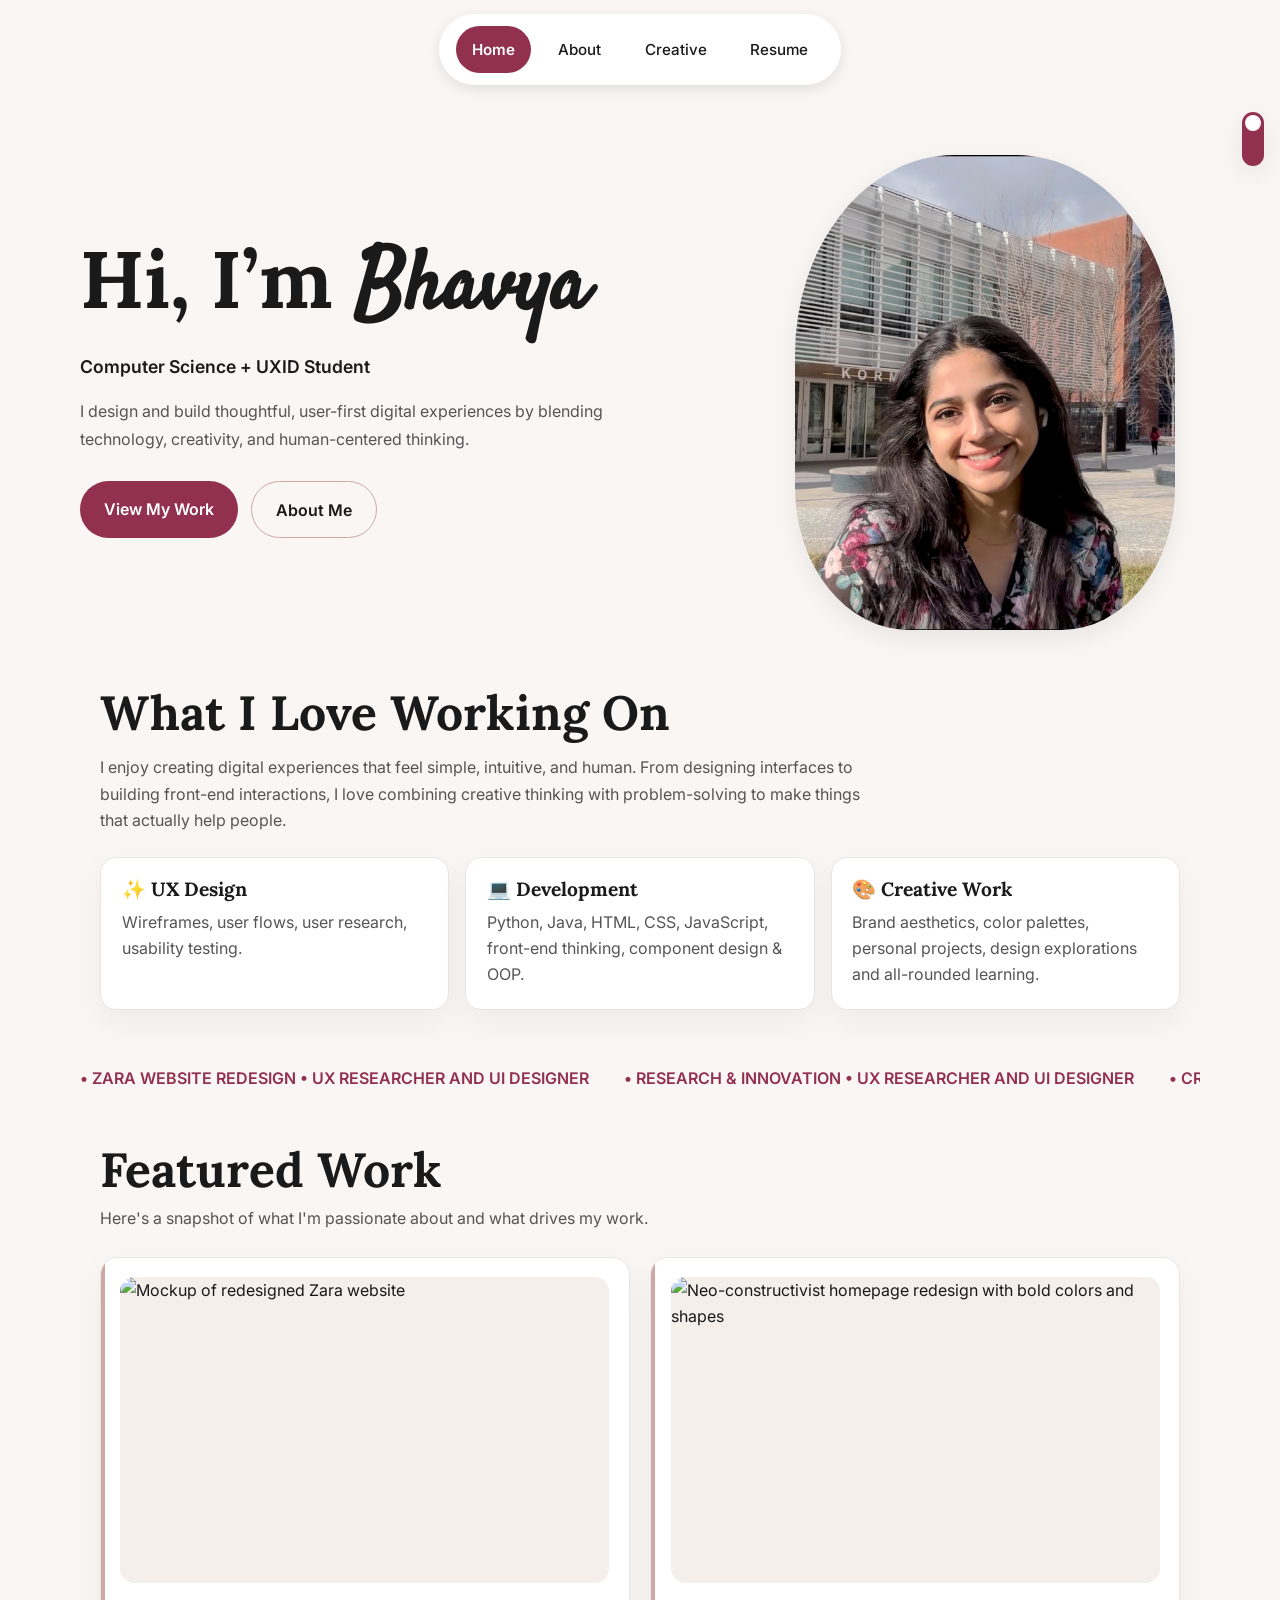
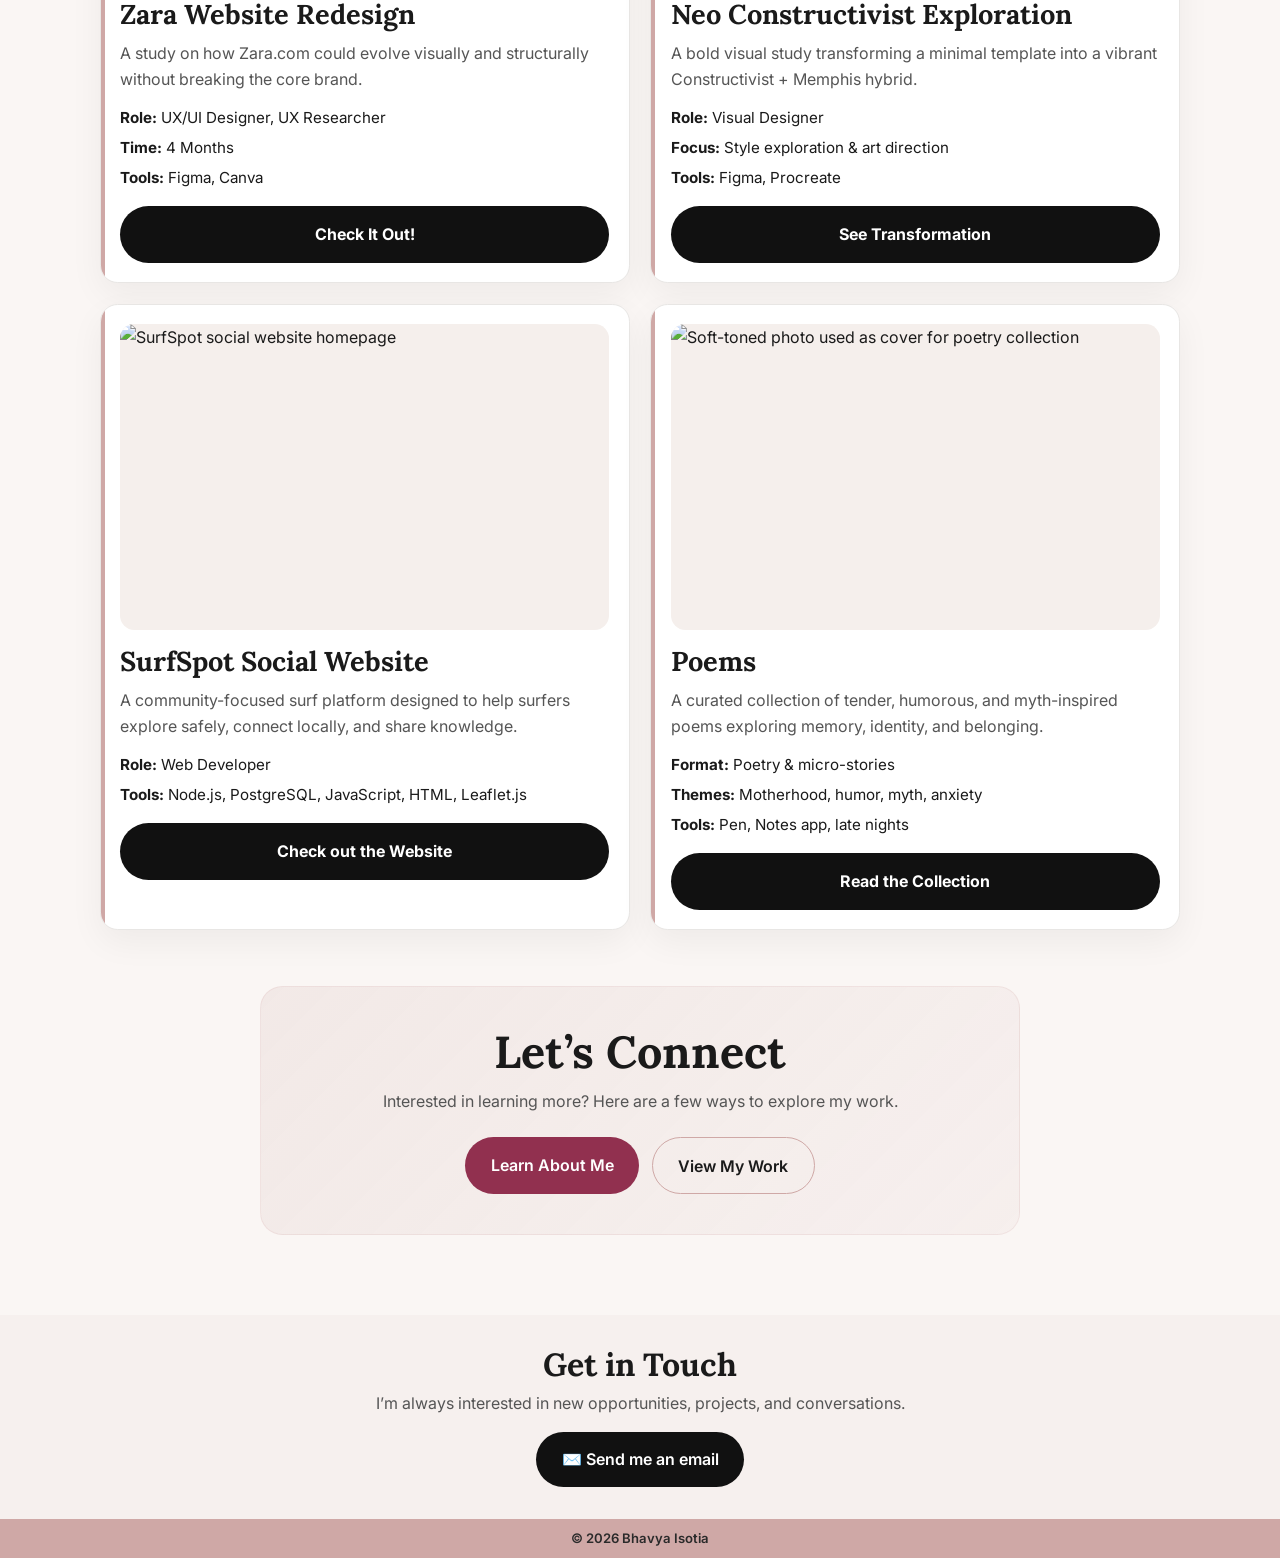
==== index.html @ 09132a94 "build homepage structure" ====
<!DOCTYPE html>
<html lang="en">
<head>
    <meta charset="UTF-8">

    <link rel="preconnect" href="https://fonts.googleapis.com">
    <link rel="preconnect" href="https://fonts.gstatic.com" crossorigin>
    <link href="https://fonts.googleapis.com/css2?family=Inter:wght@300;400;500;600&family=Lora:wght@500;600&family=Satisfy&display=swap" rel="stylesheet">

    <meta name="viewport" content="width=device-width, initial-scale=1.0">
    <title>Bhavya Isotia | Home</title>
    <link rel="stylesheet" href="style.css">
</head>

<body class="homepage">

    <input type="checkbox" id="theme-switch" class="theme-switch-input">

    <label for="theme-switch" class="theme-switch" aria-label="Toggle dark mode">
        <span class="theme-switch-track">
            <span class="theme-switch-thumb"></span>
        </span>
    </label>

    <div class="page-shell">

        <header class="site-header">
            <div class="pill-nav-wrapper">
                <nav class="pill-nav" aria-label="Primary navigation">
                    <a class="active" href="index.html">Home</a>
                    <a href="about.html">About</a>
                    <a href="creative.html">Creative</a>
                    <a href="resume.html">Resume</a>
                </nav>
            </div>
        </header>

        <main>
            <section class="hero-section">
                <div class="hero-copy">
                    <h1 class="hero-title">
                        Hi, I’m <span class="script-name">Bhavya</span>
                    </h1>

                    <p class="hero-tagline">Computer Science + UXID Student</p>

                    <p class="hero-desc">
                        I design and build thoughtful, user-first digital experiences by blending technology,
                        creativity, and human-centered thinking.
                    </p>

                    <div class="hero-buttons">
                        <a href="creative.html" class="hero-btn hero-btn-primary">View My Work</a>
                        <a href="about.html" class="hero-btn hero-btn-secondary">About Me</a>
                    </div>
                </div>

                <div class="hero-visual">
                    <img class="hero-photo" src="Bhavya.JPG" alt="Bhavya Portrait">

                    <div class="hero-note">
                        <p class="hero-note-label">Currently exploring</p>
                        <ul>
                            <li>UX research</li>
                            <li>front-end design systems</li>
                            <li>creative interaction ideas</li>
                        </ul>
                    </div>
                </div>
            </section>

            <section class="home-scroll-test">
                <div class="section-heading">
                    <h2>What I Love Working On</h2>
                    <p>
                        I enjoy creating digital experiences that feel simple, intuitive, and human.
                        From designing interfaces to building front-end interactions, I love combining
                        creative thinking with problem-solving to make things that actually help people.
                    </p>
                </div>

                <div class="interest-grid">
                    <article class="test-card">
                        <h3>✨ UX Design</h3>
                        <p>Wireframes, user flows, user research, usability testing.</p>
                    </article>

                    <article class="test-card">
                        <h3>💻 Development</h3>
                        <p>Python, Java, HTML, CSS, JavaScript, front-end thinking, component design &amp; OOP.</p>
                    </article>

                    <article class="test-card">
                        <h3>🎨 Creative Work</h3>
                        <p>Brand aesthetics, color palettes, personal projects, design explorations and all-rounded learning.</p>
                    </article>
                </div>
            </section>

            <div class="ticker" role="region" aria-label="Featured projects ticker">
                <div class="ticker__track">
                    <span class="ticker__item">• ZARA WEBSITE REDESIGN • UX RESEARCHER AND UI DESIGNER</span>
                    <span class="ticker__item">• RESEARCH &amp; INNOVATION • UX RESEARCHER AND UI DESIGNER</span>
                    <span class="ticker__item">• CREATIVE PROJECTS • UX RESEARCHER AND UI DESIGNER</span>
                    <span class="ticker__item">• ZARA WEBSITE REDESIGN • UX RESEARCHER AND UI DESIGNER</span>
                    <span class="ticker__item">• RESEARCH &amp; INNOVATION • UX RESEARCHER AND UI DESIGNER</span>
                    <span class="ticker__item">• CREATIVE PROJECTS • UX RESEARCHER AND UI DESIGNER</span>
                </div>
            </div>

            <section class="featured-work">
                <div class="featured-header">
                    <h2>Featured Work</h2>
                    <p>Here's a snapshot of what I'm passionate about and what drives my work.</p>
                </div>

                <div class="featured-grid">
                    <a href="zara.html" class="featured-card">
                        <div class="card-accent"></div>
                        <div class="featured-media">
                            <img src="zara.jpg" alt="Mockup of redesigned Zara website">
                        </div>
                        <h3>Zara Website Redesign</h3>
                        <p class="featured-desc">
                            A study on how Zara.com could evolve visually and structurally without breaking the core brand.
                        </p>
                        <ul class="featured-meta">
                            <li><strong>Role:</strong> UX/UI Designer, UX Researcher</li>
                            <li><strong>Time:</strong> 4 Months</li>
                            <li><strong>Tools:</strong> Figma, Canva</li>
                        </ul>
                        <span class="card-cta">Check It Out!</span>
                    </a>

                    <a href="constructivist.html" class="featured-card">
                        <div class="card-accent"></div>
                        <div class="featured-media">
                            <img src="assets/generic/afterversion1.png" alt="Neo-constructivist homepage redesign with bold colors and shapes">
                        </div>
                        <h3>Neo Constructivist Exploration</h3>
                        <p class="featured-desc">
                            A bold visual study transforming a minimal template into a vibrant Constructivist + Memphis hybrid.
                        </p>
                        <ul class="featured-meta">
                            <li><strong>Role:</strong> Visual Designer</li>
                            <li><strong>Focus:</strong> Style exploration &amp; art direction</li>
                            <li><strong>Tools:</strong> Figma, Procreate</li>
                        </ul>
                        <span class="card-cta">See Transformation</span>
                    </a>

                    <a href="surfspot.html" class="featured-card">
                        <div class="card-accent"></div>
                        <div class="featured-media">
                            <img src="assets/surfspot/homepage.png" alt="SurfSpot social website homepage">
                        </div>
                        <h3>SurfSpot Social Website</h3>
                        <p class="featured-desc">
                            A community-focused surf platform designed to help surfers explore safely, connect locally, and share knowledge.
                        </p>
                        <ul class="featured-meta">
                            <li><strong>Role:</strong> Web Developer</li>
                            <li><strong>Tools:</strong> Node.js, PostgreSQL, JavaScript, HTML, Leaflet.js</li>
                        </ul>
                        <span class="card-cta">Check out the Website</span>
                    </a>

                    <a href="poetry.html" class="featured-card">
                        <div class="card-accent"></div>
                        <div class="featured-media">
                            <img src="poemCover.png" alt="Soft-toned photo used as cover for poetry collection">
                        </div>
                        <h3>Poems</h3>
                        <p class="featured-desc">
                            A curated collection of tender, humorous, and myth-inspired poems exploring memory, identity, and belonging.
                        </p>
                        <ul class="featured-meta">
                            <li><strong>Format:</strong> Poetry &amp; micro-stories</li>
                            <li><strong>Themes:</strong> Motherhood, humor, myth, anxiety</li>
                            <li><strong>Tools:</strong> Pen, Notes app, late nights</li>
                        </ul>
                        <span class="card-cta">Read the Collection</span>
                    </a>
                </div>
            </section>

            <section class="home-cta">
                <h2>Let’s Connect</h2>
                <p>Interested in learning more? Here are a few ways to explore my work.</p>

                <div class="cta-buttons">
                    <a href="about.html" class="cta-btn cta-btn-primary">Learn About Me</a>
                    <a href="creative.html" class="cta-btn cta-btn-secondary">View My Work</a>
                </div>
            </section>
        </main>

        <footer class="site-footer">
            <div class="footer-inner">
                <h3>Get in Touch</h3>
                <p>I’m always interested in new opportunities, projects, and conversations.</p>
                <a href="mailto:bbi23@drexel.edu" class="footer-cta">✉️ Send me an email</a>
            </div>
        </footer>

        <div class="copyright-strip">
            <div class="copyright-inner">
                © 2026 Bhavya Isotia
            </div>
        </div>

    </div>

</body>
</html>
---- style.css ----
@import url('https://fonts.googleapis.com/css2?family=Inter:wght@300;400;500;600&family=Lora:wght@500;600&family=Satisfy&display=swap');

:root {
  --ff-sans: 'Inter', sans-serif;
  --ff-serif: 'Lora', serif;
  --ff-script: 'Satisfy', cursive;

  --bg: #faf6f4;
  --surface: #ffffff;
  --surface-soft: #f5efec;

  --text-main: #1a1a1a;
  --text-soft: #555;
  --text-muted: #6d6663;

  --accent: #cfa8a6;
  --accent-dark: hsl(341, 50%, 38%);
  --accent-dark-hover: hsl(341, 50%, 33%);

  --card-border: #e8e6e4;

  --radius-lg: 28px;
  --radius-md: 20px;
  --radius-sm: 14px;
  --radius-pill: 999px;

  --shadow-soft: 0 8px 24px rgba(0, 0, 0, 0.08);
  --shadow-card: 0 12px 34px rgba(0, 0, 0, 0.05);
}

* {
  margin: 0;
  padding: 0;
  box-sizing: border-box;
}

html {
  scroll-behavior: smooth;
}

body {
  font-family: var(--ff-sans);
  background: var(--bg);
  color: var(--text-main);
  line-height: 1.65;
}

img {
  display: block;
  max-width: 100%;
  height: auto;
}

a {
  color: inherit;
  text-decoration: none;
}

h1,
h2,
h3 {
  font-family: var(--ff-serif);
  line-height: 1.12;
}

.script-name {
  font-family: var(--ff-script);
  font-size: 1.05em;
}

.page-shell {
  min-height: 100vh;
  background: var(--bg);
  color: var(--text-main);
  transition: background-color 0.3s ease, color 0.3s ease;
}

.theme-switch-input {
  position: absolute;
  opacity: 0;
  pointer-events: none;
}

.theme-switch {
  position: fixed;
  top: 7rem;
  right: 1rem;
  z-index: 1000;
  cursor: pointer;
}

.theme-switch-track {
  width: 1.4rem;
  height: 3.4rem;
  border-radius: 999px;
  background: var(--accent-dark);
  display: flex;
  align-items: flex-start;
  justify-content: center;
  padding: 0.18rem;
  box-shadow: var(--shadow-soft);
}

.theme-switch-thumb {
  width: 1rem;
  height: 1rem;
  border-radius: 50%;
  background: #fff;
  transition: transform 0.28s ease;
}

.theme-switch-input:checked + .theme-switch .theme-switch-thumb {
  transform: translateY(1.9rem);
}

.theme-switch-input:checked ~ .page-shell {
  --bg: #141313;
  --surface: #211f1f;
  --surface-soft: #2a2525;
  --text-main: #f5f1ef;
  --text-soft: #d2cbca;
  --text-muted: #c4bab7;
  --card-border: rgba(255, 255, 255, 0.08);
  --shadow-soft: 0 8px 24px rgba(0, 0, 0, 0.28);
  --shadow-card: 0 12px 34px rgba(0, 0, 0, 0.24);
}

.site-header {
  position: sticky;
  top: 0;
  z-index: 50;
}

.pill-nav-wrapper {
  width: 100%;
  display: flex;
  justify-content: center;
  padding: 0.9rem 0;
  background: transparent;
}

.pill-nav {
  display: flex;
  gap: 0.7rem;
  padding: 0.65rem 1rem;
  border-radius: var(--radius-pill);
  background: rgba(255, 255, 255, 0.92);
  border: 1px solid rgba(255, 255, 255, 0.75);
  box-shadow: 0 4px 14px rgba(0, 0, 0, 0.1);
  flex-wrap: wrap;
  justify-content: center;
}

.theme-switch-input:checked ~ .page-shell .pill-nav {
  background: rgba(35, 33, 33, 0.94);
  border-color: rgba(255, 255, 255, 0.06);
}

.pill-nav a {
  padding: 0.7rem 1rem;
  border-radius: var(--radius-pill);
  font-size: 0.95rem;
  font-weight: 500;
  color: var(--text-main);
  transition: background-color 0.2s ease, color 0.2s ease, transform 0.2s ease;
}

.pill-nav a:hover,
.pill-nav a:focus-visible {
  background: rgba(0, 0, 0, 0.06);
  transform: translateY(-1px);
}

.theme-switch-input:checked ~ .page-shell .pill-nav a:hover,
.theme-switch-input:checked ~ .page-shell .pill-nav a:focus-visible {
  background: rgba(255, 255, 255, 0.08);
}

.pill-nav a.active {
  background: var(--accent-dark);
  color: #fff;
  font-weight: 600;
}

main {
  padding-top: 1.5rem;
}

.hero-section,
.home-scroll-test,
.featured-work {
  width: 86%;
  max-width: 1080px;
  margin-left: auto;
  margin-right: auto;
}

.hero-section {
  width: 88%;
  max-width: 1120px;
  margin: 2rem auto 3.5rem;
  display: grid;
  gap: 2rem;
  align-items: start;
}

.hero-copy {
  order: 1;
}

.hero-visual {
  order: 2;
  display: grid;
  justify-items: center;
  align-content: start;
  gap: 1rem;
}

.hero-title {
  font-size: clamp(2.4rem, 7vw, 5rem);
  margin-bottom: 1rem;
}

.hero-tagline {
  color: var(--text-main);
  font-size: 1.1rem;
  font-weight: 600;
  margin-bottom: 1rem;
}

.hero-desc {
  color: var(--text-soft);
  font-size: 1rem;
  line-height: 1.75;
  margin-bottom: 1.75rem;
  max-width: 36rem;
}

.hero-buttons {
  display: flex;
  gap: 0.8rem;
  flex-wrap: wrap;
}

.hero-btn {
  display: inline-block;
  padding: 0.9rem 1.5rem;
  border-radius: var(--radius-pill);
  font-weight: 600;
  transition: transform 0.2s ease, background-color 0.2s ease, border-color 0.2s ease;
}

.hero-btn:hover,
.hero-btn:focus-visible {
  transform: translateY(-2px);
}

.hero-btn-primary {
  background: var(--accent-dark);
  color: #fff;
}

.hero-btn-primary:hover,
.hero-btn-primary:focus-visible {
  background: var(--accent-dark-hover);
}

.hero-btn-secondary {
  background: transparent;
  color: var(--text-main);
  border: 1px solid var(--accent);
}

.hero-photo {
  width: min(100%, 380px);
  aspect-ratio: 4 / 5;
  object-fit: cover;
  object-position: center top;
  border-radius: 42% 42% 30% 30%;
  box-shadow: var(--shadow-soft);
  transition: transform 0.3s ease, box-shadow 0.3s ease;
}

.hero-photo:hover {
  transform: translateY(-4px);
  box-shadow: 0 16px 34px rgba(0, 0, 0, 0.12);
}

@media (min-width: 48rem) {
  .hero-section {
    grid-template-columns: minmax(0, 1.05fr) minmax(320px, 430px);
    align-items: start;
  }

  .hero-copy {
    padding-top: 5rem;
  }

  .hero-visual {
    justify-self: end;
    width: 100%;
  }
}

.hero-note {
  width: 85%;
  max-width: 300px;
  background: var(--surface);
  border: 1px solid var(--card-border);
  padding: 1rem 1.1rem;
  border-radius: 1rem;
  box-shadow: var(--shadow-card);
}

.hero-note-label {
  font-size: 0.78rem;
  font-weight: 700;
  letter-spacing: 0.08em;
  text-transform: uppercase;
  color: var(--text-muted);
  margin-bottom: 0.45rem;
}

.hero-note ul {
  padding-left: 1rem;
  color: var(--text-soft);
}

.section-heading {
  max-width: 760px;
  margin-bottom: 1.4rem;
}

.home-scroll-test {
  margin-top: 2rem;
  margin-bottom: 3.2rem;
}

.home-scroll-test h2 {
  font-size: clamp(2rem, 5vw, 3rem);
  margin-bottom: 0.9rem;
}

.home-scroll-test p {
  color: var(--text-soft);
}

.interest-grid {
  display: grid;
  gap: 1rem;
  margin-top: 1.5rem;
}

.test-card {
  background: var(--surface);
  border: 1px solid var(--card-border);
  border-radius: 1rem;
  padding: 1.3rem;
  box-shadow: var(--shadow-card);
  transition: transform 0.2s ease, box-shadow 0.2s ease;
}

.test-card:hover,
.test-card:focus-within {
  transform: translateY(-4px);
}

.test-card h3 {
  font-size: 1.2rem;
  margin-bottom: 0.5rem;
}

.test-card p {
  color: var(--text-soft);
}

.ticker {
  width: 88%;
  max-width: 1120px;
  margin: 1rem auto 2rem;
  overflow: hidden;
}

.ticker__track {
  display: inline-flex;
  gap: 2.2rem;
  white-space: nowrap;
  animation: ticker-scroll 28s linear infinite;
}

.ticker__item {
  font-weight: 600;
  color: var(--accent-dark);
  padding: 0.25rem 0;
}

.ticker:hover .ticker__track {
  animation-play-state: paused;
}

@keyframes ticker-scroll {
  0% {
    transform: translateX(0);
  }
  100% {
    transform: translateX(-50%);
  }
}

.featured-work {
  margin-top: 3rem;
  margin-bottom: 3rem;
}

.featured-header {
  max-width: 760px;
  margin-bottom: 1.6rem;
}

.featured-header h2 {
  font-size: clamp(2rem, 5vw, 3rem);
  margin-bottom: 0.5rem;
}

.featured-header p {
  color: var(--text-soft);
}

.featured-grid {
  display: grid;
  gap: 1.3rem;
}

.featured-card {
  position: relative;
  display: block;
  background: var(--surface);
  border: 1px solid var(--card-border);
  border-radius: 1.1rem;
  padding: 1.2rem;
  overflow: hidden;
  box-shadow: var(--shadow-card);
  transition: transform 0.2s ease, box-shadow 0.2s ease;
}

.featured-card:hover,
.featured-card:focus-visible {
  transform: translateY(-4px);
}

.card-accent {
  position: absolute;
  left: 0;
  top: 0;
  width: 4px;
  height: 100%;
  background: var(--accent);
}

.featured-media {
  border-radius: 0.9rem;
  overflow: hidden;
  margin-bottom: 1rem;
  background: var(--surface-soft);
}

.featured-media img {
  width: 100%;
  aspect-ratio: 16 / 10;
  object-fit: cover;
}

.featured-card h3 {
  font-size: 1.7rem;
  margin-bottom: 0.65rem;
}

.featured-desc {
  color: var(--text-soft);
  margin-bottom: 0.8rem;
}

.featured-meta {
  list-style: none;
  font-size: 0.95rem;
  margin-bottom: 1rem;
  color: var(--text-main);
}

.featured-meta li {
  margin-bottom: 0.3rem;
}

.card-cta {
  display: block;
  text-align: center;
  background: #111;
  color: #fff;
  padding: 0.95rem 1rem;
  border-radius: var(--radius-pill);
  font-weight: 700;
}

.home-cta {
  width: 88%;
  max-width: 760px;
  margin: 3.5rem auto 5rem;
  text-align: center;
  padding: 2.5rem 1.5rem;
  background: linear-gradient(135deg, rgba(207, 168, 166, 0.16), rgba(207, 168, 166, 0.08));
  border-radius: 1.4rem;
  border: 1px solid rgba(207, 168, 166, 0.18);
}

.home-cta h2 {
  font-size: clamp(2rem, 4vw, 2.8rem);
  margin-bottom: 0.7rem;
}

.home-cta p {
  color: var(--text-soft);
  margin-bottom: 1.4rem;
}

.cta-buttons {
  display: flex;
  justify-content: center;
  gap: 0.8rem;
  flex-wrap: wrap;
}

.cta-btn {
  padding: 0.9rem 1.6rem;
  border-radius: var(--radius-pill);
  font-weight: 600;
  transition: transform 0.2s ease;
}

.cta-btn:hover,
.cta-btn:focus-visible {
  transform: translateY(-2px);
}

.cta-btn-primary {
  background: var(--accent-dark);
  color: #fff;
}

.cta-btn-secondary {
  border: 1px solid var(--accent);
  color: var(--text-main);
}

.site-footer {
  background: rgba(207, 168, 166, 0.08);
  padding: 2rem 1rem;
  text-align: center;
}

.footer-inner {
  width: 88%;
  max-width: 760px;
  margin: 0 auto;
}

.site-footer h3 {
  font-size: 2rem;
  margin-bottom: 0.4rem;
}

.site-footer p {
  color: var(--text-soft);
  margin-bottom: 1rem;
}

.footer-cta {
  display: inline-block;
  background: #111;
  color: #fff;
  padding: 0.9rem 1.6rem;
  border-radius: var(--radius-pill);
  font-weight: 600;
}

.copyright-strip {
  background: var(--accent);
  color: #2a2a2a;
  text-align: center;
  padding: 0.55rem 1rem;
  font-size: 0.82rem;
  font-weight: 600;
}

@media (min-width: 48rem) {
  .interest-grid {
    grid-template-columns: repeat(3, 1fr);
  }

  .featured-grid {
    grid-template-columns: repeat(2, 1fr);
  }
}

@media (prefers-reduced-motion: reduce) {
  html {
    scroll-behavior: auto;
  }

  *,
  *::before,
  *::after {
    animation: none !important;
    transition: none !important;
  }
}
@media (min-width: 48rem) {
  .hero-note {
    display: none;
  }
}
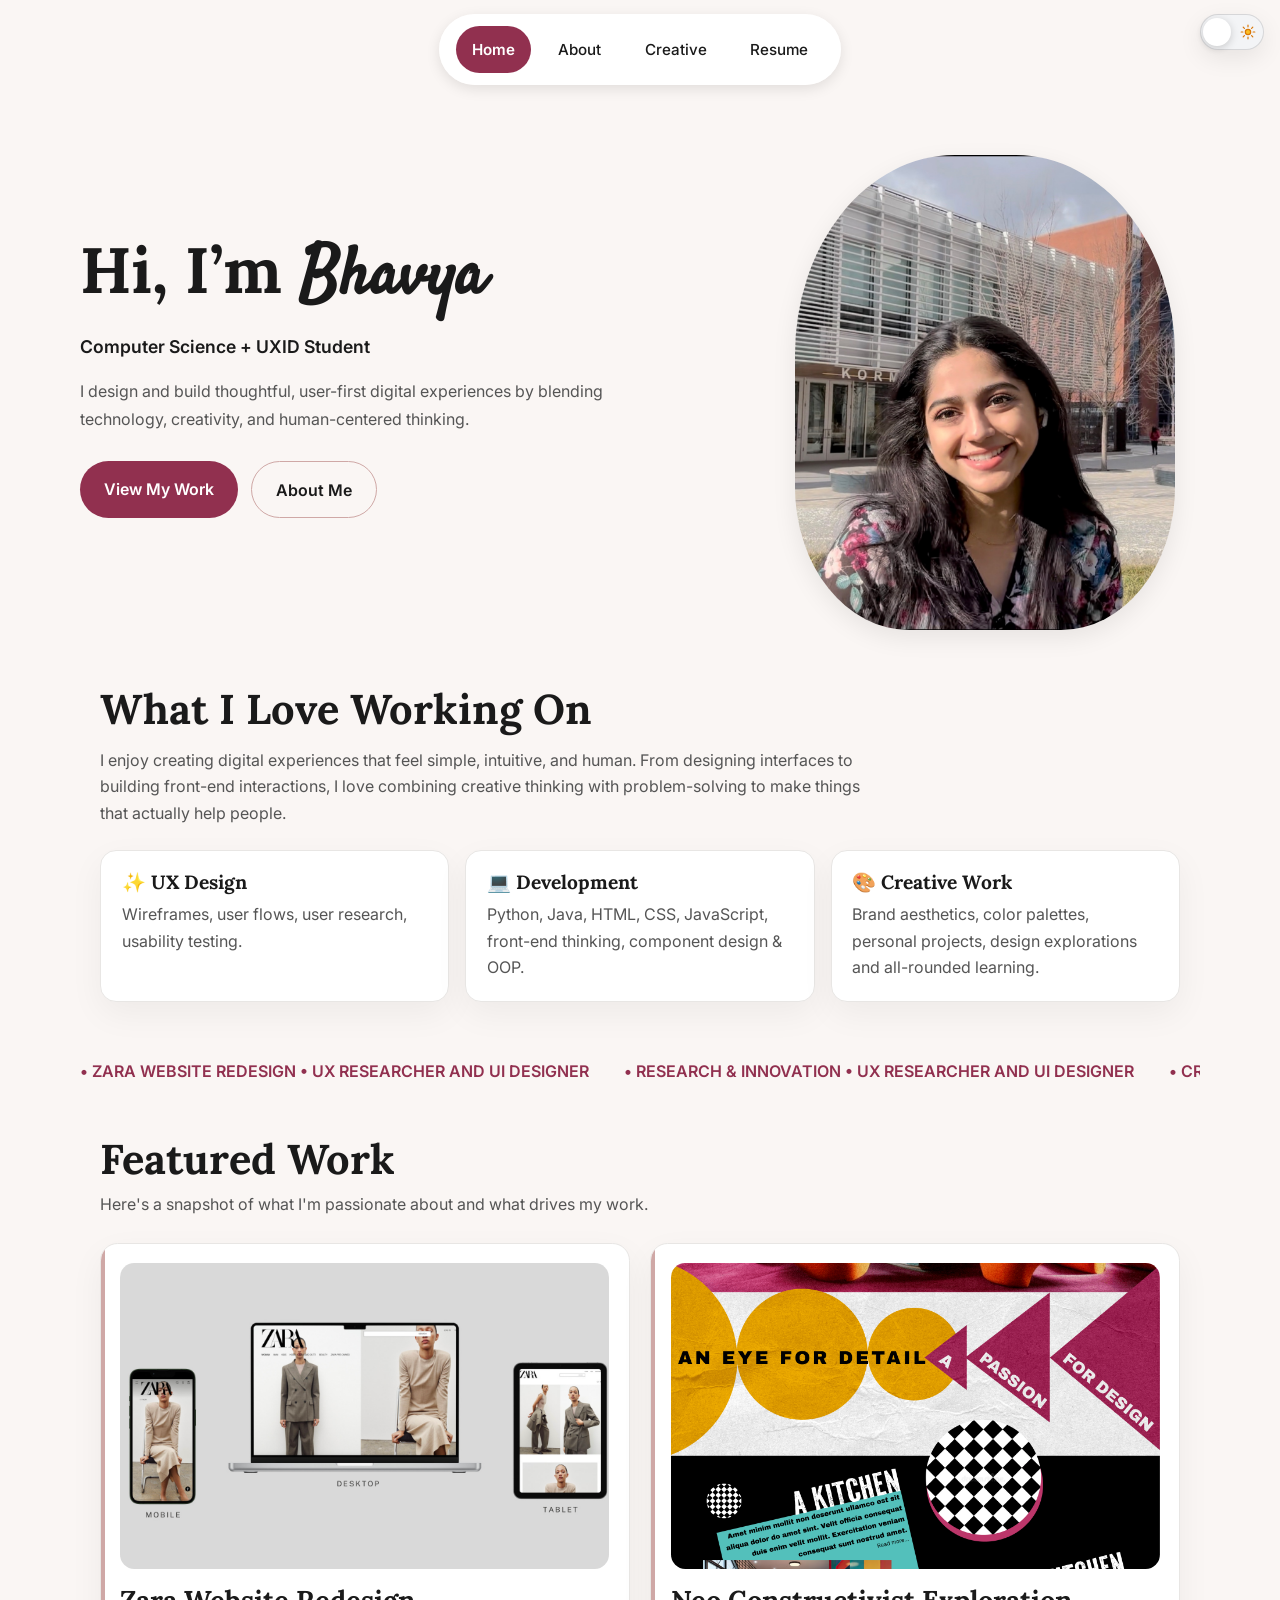
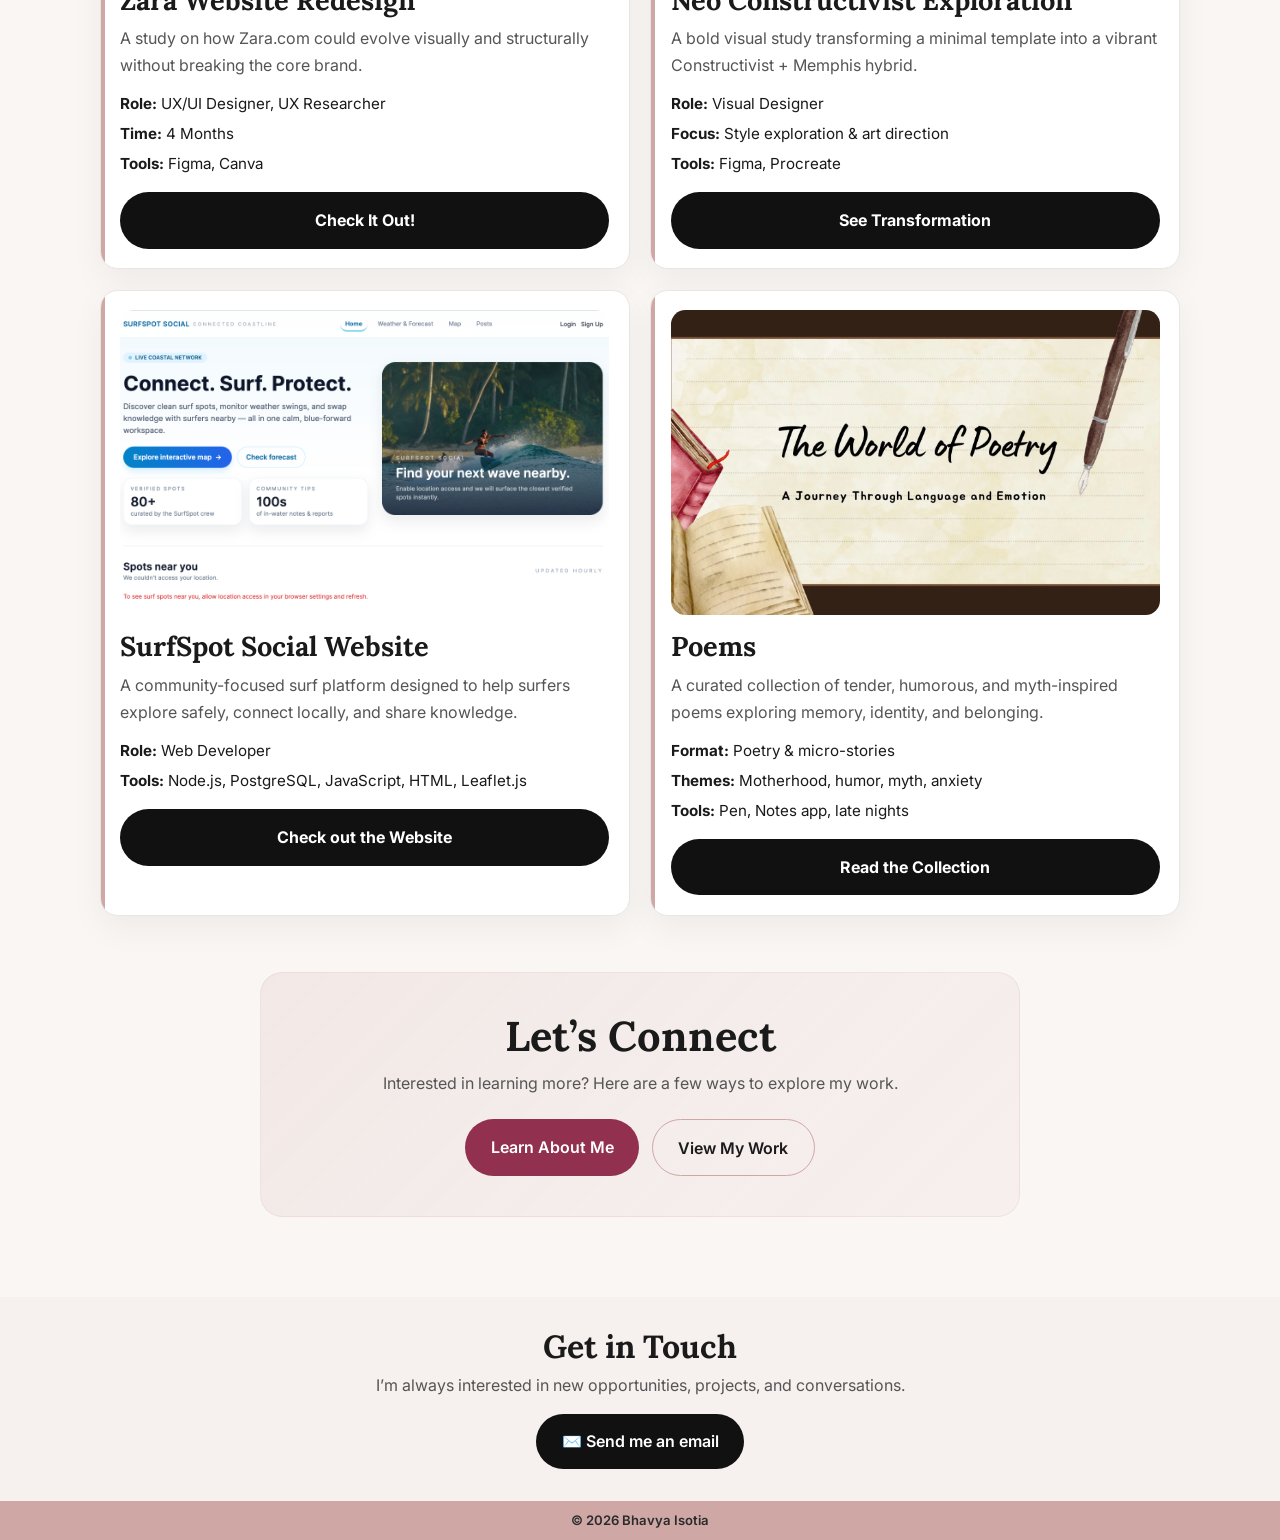
==== commit 9c5d251e: "Refactored the pages for a more organized structure(added heading too)  and simpified the shared css" ====
--- a/index.html
+++ b/index.html
@@ -1,215 +1,241 @@
 <!DOCTYPE html>
 <html lang="en">
 <head>
-    <meta charset="UTF-8">
-
-    <link rel="preconnect" href="https://fonts.googleapis.com">
-    <link rel="preconnect" href="https://fonts.gstatic.com" crossorigin>
-    <link href="https://fonts.googleapis.com/css2?family=Inter:wght@300;400;500;600&family=Lora:wght@500;600&family=Satisfy&display=swap" rel="stylesheet">
-
-    <meta name="viewport" content="width=device-width, initial-scale=1.0">
-    <title>Bhavya Isotia | Home</title>
-    <link rel="stylesheet" href="style.css">
+  <meta charset="UTF-8">
+
+  <link rel="preconnect" href="https://fonts.googleapis.com">
+  <link rel="preconnect" href="https://fonts.gstatic.com" crossorigin>
+  <link href="https://fonts.googleapis.com/css2?family=Inter:wght@300;400;500;600&family=Lora:wght@500;600&family=Satisfy&display=swap" rel="stylesheet">
+
+  <meta name="viewport" content="width=device-width, initial-scale=1.0">
+  <title>Bhavya Isotia | Home</title>
+  <link rel="stylesheet" href="style.css">
+  <link rel="stylesheet" href="index.css">
 </head>
 
 <body class="homepage">
-
-    <input type="checkbox" id="theme-switch" class="theme-switch-input">
-
-    <label for="theme-switch" class="theme-switch" aria-label="Toggle dark mode">
-        <span class="theme-switch-track">
-            <span class="theme-switch-thumb"></span>
-        </span>
-    </label>
-
-    <div class="page-shell">
-
-        <header class="site-header">
-            <div class="pill-nav-wrapper">
-                <nav class="pill-nav" aria-label="Primary navigation">
-                    <a class="active" href="index.html">Home</a>
-                    <a href="about.html">About</a>
-                    <a href="creative.html">Creative</a>
-                    <a href="resume.html">Resume</a>
-                </nav>
-            </div>
-        </header>
-
-        <main>
-            <section class="hero-section">
-                <div class="hero-copy">
-                    <h1 class="hero-title">
-                        Hi, I’m <span class="script-name">Bhavya</span>
-                    </h1>
-
-                    <p class="hero-tagline">Computer Science + UXID Student</p>
-
-                    <p class="hero-desc">
-                        I design and build thoughtful, user-first digital experiences by blending technology,
-                        creativity, and human-centered thinking.
-                    </p>
-
-                    <div class="hero-buttons">
-                        <a href="creative.html" class="hero-btn hero-btn-primary">View My Work</a>
-                        <a href="about.html" class="hero-btn hero-btn-secondary">About Me</a>
-                    </div>
-                </div>
-
-                <div class="hero-visual">
-                    <img class="hero-photo" src="Bhavya.JPG" alt="Bhavya Portrait">
-
-                    <div class="hero-note">
-                        <p class="hero-note-label">Currently exploring</p>
-                        <ul>
-                            <li>UX research</li>
-                            <li>front-end design systems</li>
-                            <li>creative interaction ideas</li>
-                        </ul>
-                    </div>
-                </div>
-            </section>
-
-            <section class="home-scroll-test">
-                <div class="section-heading">
-                    <h2>What I Love Working On</h2>
-                    <p>
-                        I enjoy creating digital experiences that feel simple, intuitive, and human.
-                        From designing interfaces to building front-end interactions, I love combining
-                        creative thinking with problem-solving to make things that actually help people.
-                    </p>
-                </div>
-
-                <div class="interest-grid">
-                    <article class="test-card">
-                        <h3>✨ UX Design</h3>
-                        <p>Wireframes, user flows, user research, usability testing.</p>
-                    </article>
-
-                    <article class="test-card">
-                        <h3>💻 Development</h3>
-                        <p>Python, Java, HTML, CSS, JavaScript, front-end thinking, component design &amp; OOP.</p>
-                    </article>
-
-                    <article class="test-card">
-                        <h3>🎨 Creative Work</h3>
-                        <p>Brand aesthetics, color palettes, personal projects, design explorations and all-rounded learning.</p>
-                    </article>
-                </div>
-            </section>
-
-            <div class="ticker" role="region" aria-label="Featured projects ticker">
-                <div class="ticker__track">
-                    <span class="ticker__item">• ZARA WEBSITE REDESIGN • UX RESEARCHER AND UI DESIGNER</span>
-                    <span class="ticker__item">• RESEARCH &amp; INNOVATION • UX RESEARCHER AND UI DESIGNER</span>
-                    <span class="ticker__item">• CREATIVE PROJECTS • UX RESEARCHER AND UI DESIGNER</span>
-                    <span class="ticker__item">• ZARA WEBSITE REDESIGN • UX RESEARCHER AND UI DESIGNER</span>
-                    <span class="ticker__item">• RESEARCH &amp; INNOVATION • UX RESEARCHER AND UI DESIGNER</span>
-                    <span class="ticker__item">• CREATIVE PROJECTS • UX RESEARCHER AND UI DESIGNER</span>
-                </div>
-            </div>
-
-            <section class="featured-work">
-                <div class="featured-header">
-                    <h2>Featured Work</h2>
-                    <p>Here's a snapshot of what I'm passionate about and what drives my work.</p>
-                </div>
-
-                <div class="featured-grid">
-                    <a href="zara.html" class="featured-card">
-                        <div class="card-accent"></div>
-                        <div class="featured-media">
-                            <img src="zara.jpg" alt="Mockup of redesigned Zara website">
-                        </div>
-                        <h3>Zara Website Redesign</h3>
-                        <p class="featured-desc">
-                            A study on how Zara.com could evolve visually and structurally without breaking the core brand.
-                        </p>
-                        <ul class="featured-meta">
-                            <li><strong>Role:</strong> UX/UI Designer, UX Researcher</li>
-                            <li><strong>Time:</strong> 4 Months</li>
-                            <li><strong>Tools:</strong> Figma, Canva</li>
-                        </ul>
-                        <span class="card-cta">Check It Out!</span>
-                    </a>
-
-                    <a href="constructivist.html" class="featured-card">
-                        <div class="card-accent"></div>
-                        <div class="featured-media">
-                            <img src="assets/generic/afterversion1.png" alt="Neo-constructivist homepage redesign with bold colors and shapes">
-                        </div>
-                        <h3>Neo Constructivist Exploration</h3>
-                        <p class="featured-desc">
-                            A bold visual study transforming a minimal template into a vibrant Constructivist + Memphis hybrid.
-                        </p>
-                        <ul class="featured-meta">
-                            <li><strong>Role:</strong> Visual Designer</li>
-                            <li><strong>Focus:</strong> Style exploration &amp; art direction</li>
-                            <li><strong>Tools:</strong> Figma, Procreate</li>
-                        </ul>
-                        <span class="card-cta">See Transformation</span>
-                    </a>
-
-                    <a href="surfspot.html" class="featured-card">
-                        <div class="card-accent"></div>
-                        <div class="featured-media">
-                            <img src="assets/surfspot/homepage.png" alt="SurfSpot social website homepage">
-                        </div>
-                        <h3>SurfSpot Social Website</h3>
-                        <p class="featured-desc">
-                            A community-focused surf platform designed to help surfers explore safely, connect locally, and share knowledge.
-                        </p>
-                        <ul class="featured-meta">
-                            <li><strong>Role:</strong> Web Developer</li>
-                            <li><strong>Tools:</strong> Node.js, PostgreSQL, JavaScript, HTML, Leaflet.js</li>
-                        </ul>
-                        <span class="card-cta">Check out the Website</span>
-                    </a>
-
-                    <a href="poetry.html" class="featured-card">
-                        <div class="card-accent"></div>
-                        <div class="featured-media">
-                            <img src="poemCover.png" alt="Soft-toned photo used as cover for poetry collection">
-                        </div>
-                        <h3>Poems</h3>
-                        <p class="featured-desc">
-                            A curated collection of tender, humorous, and myth-inspired poems exploring memory, identity, and belonging.
-                        </p>
-                        <ul class="featured-meta">
-                            <li><strong>Format:</strong> Poetry &amp; micro-stories</li>
-                            <li><strong>Themes:</strong> Motherhood, humor, myth, anxiety</li>
-                            <li><strong>Tools:</strong> Pen, Notes app, late nights</li>
-                        </ul>
-                        <span class="card-cta">Read the Collection</span>
-                    </a>
-                </div>
-            </section>
-
-            <section class="home-cta">
-                <h2>Let’s Connect</h2>
-                <p>Interested in learning more? Here are a few ways to explore my work.</p>
-
-                <div class="cta-buttons">
-                    <a href="about.html" class="cta-btn cta-btn-primary">Learn About Me</a>
-                    <a href="creative.html" class="cta-btn cta-btn-secondary">View My Work</a>
-                </div>
-            </section>
-        </main>
-
-        <footer class="site-footer">
-            <div class="footer-inner">
-                <h3>Get in Touch</h3>
-                <p>I’m always interested in new opportunities, projects, and conversations.</p>
-                <a href="mailto:bbi23@drexel.edu" class="footer-cta">✉️ Send me an email</a>
-            </div>
-        </footer>
-
-        <div class="copyright-strip">
-            <div class="copyright-inner">
-                © 2026 Bhavya Isotia
-            </div>
+  <!-- Theme Toggle -->
+  <input type="checkbox" id="theme-toggle" class="theme-toggle">
+
+  <label for="theme-toggle" class="theme-switch" aria-label="Toggle dark mode">
+    <span class="switch-track">
+      <span class="switch-icon switch-moon" aria-hidden="true">
+        <svg viewBox="0 0 24 24" role="presentation">
+          <path d="M21 14.2A8.5 8.5 0 0 1 9.8 3a9 9 0 1 0 11.2 11.2Z"></path>
+        </svg>
+      </span>
+
+      <span class="switch-icon switch-sun" aria-hidden="true">
+        <svg viewBox="0 0 24 24" role="presentation">
+          <circle cx="12" cy="12" r="4"></circle>
+          <path d="M12 1.8v2.5M12 19.7v2.5M22.2 12h-2.5M4.3 12H1.8M19.2 4.8l-1.8 1.8M6.6 17.4l-1.8 1.8M19.2 19.2l-1.8-1.8M6.6 6.6 4.8 4.8"></path>
+        </svg>
+      </span>
+
+      <span class="switch-thumb"></span>
+    </span>
+  </label>
+
+<div class="page-shell">
+<header class="site-header">
+
+<!-- UNIVERSAL PILL NAV -->
+<div class="pill-nav-wrapper">
+<nav class="pill-nav" aria-label="Primary navigation">
+    <a class="active" href="index.html">Home</a>
+    <a href="about.html">About</a>
+    <a href="creative.html">Creative</a>
+    <a href="resume.html">Resume</a>
+</nav>
+</div>
+</header>
+
+<main>
+<!-- HERO -->
+<section class="hero-section">
+<div class="hero-copy">
+    <h1 class="hero-title">
+    Hi, I’m <span class="script-name">Bhavya</span>
+    </h1>
+
+    <p class="hero-tagline">Computer Science + UXID Student</p>
+
+    <p class="hero-desc">
+    I design and build thoughtful, user-first digital experiences by blending technology,
+    creativity, and human-centered thinking.
+    </p>
+
+    <div class="hero-buttons">
+    <a href="creative.html" class="hero-btn hero-btn-primary">View My Work</a>
+    <a href="about.html" class="hero-btn hero-btn-secondary">About Me</a>
+    </div>
+
+</div>
+
+<div class="hero-visual">
+    <img class="hero-photo" src="Bhavya.JPG" alt="Bhavya portrait">
+
+    <div class="hero-note">
+    <p class="hero-note-label">Currently exploring</p>
+    <ul>
+        <li>UX research</li>
+        <li>front-end design systems</li>
+        <li>creative interaction ideas</li>
+    </ul>
+    </div>
+</div>
+</section>
+
+<!-- WHAT I LOVE WORKING ON -->
+<section class="home-scroll-test">
+<div class="section-heading">
+    <h2>What I Love Working On</h2>
+    <p>
+    I enjoy creating digital experiences that feel simple, intuitive, and human.
+    From designing interfaces to building front-end interactions, I love combining
+    creative thinking with problem-solving to make things that actually help people.
+    </p>
+</div>
+
+<div class="interest-grid">
+    <article class="test-card">
+    <h3>✨ UX Design</h3>
+    <p>Wireframes, user flows, user research, usability testing.</p>
+    </article>
+
+    <article class="test-card">
+    <h3>💻 Development</h3>
+    <p>Python, Java, HTML, CSS, JavaScript, front-end thinking, component design &amp; OOP.</p>
+    </article>
+
+    <article class="test-card">
+    <h3>🎨 Creative Work</h3>
+    <p>Brand aesthetics, color palettes, personal projects, design explorations and all-rounded learning.</p>
+    </article>
+</div>
+</section>
+
+<!-- MOVING TEXT (using TICKER)-->
+<div class="ticker" role="region" aria-label="Featured projects ticker">
+<div class="ticker__track">
+    <span class="ticker__item">• ZARA WEBSITE REDESIGN • UX RESEARCHER AND UI DESIGNER</span>
+    <span class="ticker__item">• RESEARCH &amp; INNOVATION • UX RESEARCHER AND UI DESIGNER</span>
+    <span class="ticker__item">• CREATIVE PROJECTS • UX RESEARCHER AND UI DESIGNER</span>
+
+    <span class="ticker__item">• ZARA WEBSITE REDESIGN • UX RESEARCHER AND UI DESIGNER</span>
+    <span class="ticker__item">• RESEARCH &amp; INNOVATION • UX RESEARCHER AND UI DESIGNER</span>
+    <span class="ticker__item">• CREATIVE PROJECTS • UX RESEARCHER AND UI DESIGNER</span>
+</div>
+</div>
+
+<!-- FEATURED WORK -->
+<section class="featured-work">
+<div class="featured-header">
+    <h2>Featured Work</h2>
+    <p>Here's a snapshot of what I'm passionate about and what drives my work.</p>
+</div>
+
+<div class="featured-grid">
+          
+          <!-- Zara -->
+          <a href="zara.html" class="featured-card">
+            <div class="card-accent"></div>
+            <div class="featured-media">
+              <img src="zara.jpg" alt="Mockup of redesigned Zara website">
+            </div>
+            <h3>Zara Website Redesign</h3>
+            <p class="featured-desc">
+              A study on how Zara.com could evolve visually and structurally without breaking the core brand.
+            </p>
+            <ul class="featured-meta">
+              <li><strong>Role:</strong> UX/UI Designer, UX Researcher</li>
+              <li><strong>Time:</strong> 4 Months</li>
+              <li><strong>Tools:</strong> Figma, Canva</li>
+            </ul>
+            <span class="card-cta">Check It Out!</span>
+          </a>
+
+          <!-- Constructivist -->
+          <a href="constructivist.html" class="featured-card">
+            <div class="card-accent"></div>
+            <div class="featured-media">
+              <img src="assets/generic/afterversion1.png" alt="Neo-constructivist homepage redesign with bold colors and shapes">
+            </div>
+            <h3>Neo Constructivist Exploration</h3>
+            <p class="featured-desc">
+              A bold visual study transforming a minimal template into a vibrant Constructivist + Memphis hybrid.
+            </p>
+            <ul class="featured-meta">
+              <li><strong>Role:</strong> Visual Designer</li>
+              <li><strong>Focus:</strong> Style exploration &amp; art direction</li>
+              <li><strong>Tools:</strong> Figma, Procreate</li>
+            </ul>
+            <span class="card-cta">See Transformation</span>
+          </a>
+
+          <!-- SurfSpot -->
+          <a href="surfspot.html" class="featured-card">
+            <div class="card-accent"></div>
+            <div class="featured-media">
+              <img src="assets/surfspot/homepage.png" alt="SurfSpot social website homepage">
+            </div>
+            <h3>SurfSpot Social Website</h3>
+            <p class="featured-desc">
+              A community-focused surf platform designed to help surfers explore safely, connect locally, and share knowledge.
+            </p>
+            <ul class="featured-meta">
+              <li><strong>Role:</strong> Web Developer</li>
+              <li><strong>Tools:</strong> Node.js, PostgreSQL, JavaScript, HTML, Leaflet.js</li>
+            </ul>
+            <span class="card-cta">Check out the Website</span>
+          </a>
+
+          <!-- Poetry -->
+          <a href="poetry.html" class="featured-card">
+            <div class="card-accent"></div>
+            <div class="featured-media">
+              <img src="poemCover.png" alt="Soft-toned photo used as cover for poetry collection">
+            </div>
+            <h3>Poems</h3>
+            <p class="featured-desc">
+              A curated collection of tender, humorous, and myth-inspired poems exploring memory, identity, and belonging.
+            </p>
+            <ul class="featured-meta">
+              <li><strong>Format:</strong> Poetry &amp; micro-stories</li>
+              <li><strong>Themes:</strong> Motherhood, humor, myth, anxiety</li>
+              <li><strong>Tools:</strong> Pen, Notes app, late nights</li>
+            </ul>
+            <span class="card-cta">Read the Collection</span>
+          </a>
         </div>
-
+      </section>
+
+      <!-- QUICK LINKS -->
+      <section class="home-cta">
+        <h2>Let’s Connect</h2>
+        <p>Interested in learning more? Here are a few ways to explore my work.</p>
+
+        <div class="cta-buttons">
+          <a href="about.html" class="cta-btn cta-btn-primary">Learn About Me</a>
+          <a href="creative.html" class="cta-btn cta-btn-secondary">View My Work</a>
+        </div>
+      </section>
+    </main>
+
+    <!-- Footer -->
+    <footer class="site-footer">
+      <div class="footer-inner">
+        <h3>Get in Touch</h3>
+        <p>I’m always interested in new opportunities, projects, and conversations.</p>
+        <a href="mailto:bbi23@drexel.edu" class="footer-cta">✉️ Send me an email</a>
+      </div>
+    </footer>
+
+    <div class="copyright-strip">
+      <div class="copyright-inner">
+        © 2026 Bhavya Isotia
+      </div>
     </div>
-
+  </div>
 </body>
-</html>+</html>
--- a/style.css
+++ b/style.css
@@ -1,5 +1,3 @@
-@import url('https://fonts.googleapis.com/css2?family=Inter:wght@300;400;500;600&family=Lora:wght@500;600&family=Satisfy&display=swap');
-
 :root {
   --ff-sans: 'Inter', sans-serif;
   --ff-serif: 'Lora', serif;
@@ -39,6 +37,7 @@
 }
 
 body {
+  position: relative;
   font-family: var(--ff-sans);
   background: var(--bg);
   color: var(--text-main);
@@ -75,45 +74,101 @@
   transition: background-color 0.3s ease, color 0.3s ease;
 }
 
-.theme-switch-input {
+.theme-switch {
+  position: absolute;
+  top: 0.9rem;
+  right: 1rem;
+  transform: none;
+  z-index: 100;
+  display: inline-flex;
+  cursor: pointer;
+}
+
+.theme-toggle {
   position: absolute;
   opacity: 0;
   pointer-events: none;
 }
 
-.theme-switch {
-  position: fixed;
-  top: 7rem;
-  right: 1rem;
-  z-index: 1000;
-  cursor: pointer;
-}
-
-.theme-switch-track {
-  width: 1.4rem;
-  height: 3.4rem;
+.switch-track {
+  position: relative;
+  width: 4rem;
+  height: 2.2rem;
+  padding: 0.12rem;
   border-radius: 999px;
-  background: var(--accent-dark);
-  display: flex;
-  align-items: flex-start;
-  justify-content: center;
-  padding: 0.18rem;
+  border: 1px solid rgba(0, 0, 0, 0.12);
+  background: #f3f4f6;
   box-shadow: var(--shadow-soft);
-}
-
-.theme-switch-thumb {
+  display: block;
+  transition: background-color 0.3s ease, border-color 0.3s ease;
+}
+
+.switch-thumb {
+  position: absolute;
+  top: 0.15rem;
+  left: 0.15rem;
+  width: 1.75rem;
+  height: 1.75rem;
+  border-radius: 50%;
+  background: #ffffff;
+  box-shadow: 0 2px 8px rgba(0, 0, 0, 0.18);
+  transition: transform 0.3s ease, background-color 0.3s ease;
+}
+
+.switch-icon {
+  position: absolute;
+  top: 50%;
   width: 1rem;
   height: 1rem;
-  border-radius: 50%;
-  background: #fff;
-  transition: transform 0.28s ease;
-}
-
-.theme-switch-input:checked + .theme-switch .theme-switch-thumb {
-  transform: translateY(1.9rem);
-}
-
-.theme-switch-input:checked ~ .page-shell {
+  transform: translateY(-50%);
+  display: inline-flex;
+  align-items: center;
+  justify-content: center;
+}
+
+.switch-icon svg {
+  width: 100%;
+  height: 100%;
+  fill: none;
+  stroke: currentColor;
+  stroke-width: 1.8;
+  stroke-linecap: round;
+  stroke-linejoin: round;
+}
+
+.switch-sun {
+  right: 0.42rem;
+  color: #d97706;
+}
+
+.switch-sun svg {
+  fill: #fbbf24;
+}
+
+.switch-moon {
+  left: 0.42rem;
+  color: #64748b;
+}
+
+#theme-toggle:checked + .theme-switch .switch-moon {
+  color: #cbd5e1;
+}
+
+#theme-toggle:checked + .theme-switch .switch-sun {
+  color: #fcd34d;
+}
+
+#theme-toggle:checked + .theme-switch .switch-track {
+  background: #243047;
+  border-color: rgba(255, 255, 255, 0.12);
+}
+
+#theme-toggle:checked + .theme-switch .switch-thumb {
+  transform: translateX(1.8rem);
+  background: #f8fafc;
+}
+
+#theme-toggle:checked ~ .page-shell {
   --bg: #141313;
   --surface: #211f1f;
   --surface-soft: #2a2525;
@@ -141,17 +196,17 @@
 
 .pill-nav {
   display: flex;
+  align-items: center;
   gap: 0.7rem;
   padding: 0.65rem 1rem;
   border-radius: var(--radius-pill);
   background: rgba(255, 255, 255, 0.92);
   border: 1px solid rgba(255, 255, 255, 0.75);
   box-shadow: 0 4px 14px rgba(0, 0, 0, 0.1);
-  flex-wrap: wrap;
-  justify-content: center;
-}
-
-.theme-switch-input:checked ~ .page-shell .pill-nav {
+  justify-content: flex-start;
+}
+
+#theme-toggle:checked ~ .page-shell .pill-nav {
   background: rgba(35, 33, 33, 0.94);
   border-color: rgba(255, 255, 255, 0.06);
 }
@@ -171,8 +226,8 @@
   transform: translateY(-1px);
 }
 
-.theme-switch-input:checked ~ .page-shell .pill-nav a:hover,
-.theme-switch-input:checked ~ .page-shell .pill-nav a:focus-visible {
+#theme-toggle:checked ~ .page-shell .pill-nav a:hover,
+#theme-toggle:checked ~ .page-shell .pill-nav a:focus-visible {
   background: rgba(255, 255, 255, 0.08);
 }
 
@@ -186,369 +241,12 @@
   padding-top: 1.5rem;
 }
 
-.hero-section,
-.home-scroll-test,
-.featured-work {
-  width: 86%;
-  max-width: 1080px;
-  margin-left: auto;
-  margin-right: auto;
-}
-
-.hero-section {
-  width: 88%;
-  max-width: 1120px;
-  margin: 2rem auto 3.5rem;
-  display: grid;
-  gap: 2rem;
-  align-items: start;
-}
-
-.hero-copy {
-  order: 1;
-}
-
-.hero-visual {
-  order: 2;
-  display: grid;
-  justify-items: center;
-  align-content: start;
-  gap: 1rem;
-}
-
-.hero-title {
-  font-size: clamp(2.4rem, 7vw, 5rem);
-  margin-bottom: 1rem;
-}
-
-.hero-tagline {
-  color: var(--text-main);
-  font-size: 1.1rem;
-  font-weight: 600;
-  margin-bottom: 1rem;
-}
-
-.hero-desc {
-  color: var(--text-soft);
-  font-size: 1rem;
-  line-height: 1.75;
-  margin-bottom: 1.75rem;
-  max-width: 36rem;
-}
-
-.hero-buttons {
-  display: flex;
-  gap: 0.8rem;
-  flex-wrap: wrap;
-}
-
-.hero-btn {
-  display: inline-block;
-  padding: 0.9rem 1.5rem;
-  border-radius: var(--radius-pill);
-  font-weight: 600;
-  transition: transform 0.2s ease, background-color 0.2s ease, border-color 0.2s ease;
-}
-
-.hero-btn:hover,
-.hero-btn:focus-visible {
-  transform: translateY(-2px);
-}
-
-.hero-btn-primary {
-  background: var(--accent-dark);
-  color: #fff;
-}
-
-.hero-btn-primary:hover,
-.hero-btn-primary:focus-visible {
-  background: var(--accent-dark-hover);
-}
-
-.hero-btn-secondary {
-  background: transparent;
-  color: var(--text-main);
-  border: 1px solid var(--accent);
-}
-
-.hero-photo {
-  width: min(100%, 380px);
-  aspect-ratio: 4 / 5;
-  object-fit: cover;
-  object-position: center top;
-  border-radius: 42% 42% 30% 30%;
-  box-shadow: var(--shadow-soft);
-  transition: transform 0.3s ease, box-shadow 0.3s ease;
-}
-
-.hero-photo:hover {
-  transform: translateY(-4px);
-  box-shadow: 0 16px 34px rgba(0, 0, 0, 0.12);
-}
-
-@media (min-width: 48rem) {
-  .hero-section {
-    grid-template-columns: minmax(0, 1.05fr) minmax(320px, 430px);
-    align-items: start;
+@media (max-width: 40rem) {
+  .theme-switch {
+    top: auto;
+    bottom: 8rem;
+    right: 1rem;
   }
-
-  .hero-copy {
-    padding-top: 5rem;
-  }
-
-  .hero-visual {
-    justify-self: end;
-    width: 100%;
-  }
-}
-
-.hero-note {
-  width: 85%;
-  max-width: 300px;
-  background: var(--surface);
-  border: 1px solid var(--card-border);
-  padding: 1rem 1.1rem;
-  border-radius: 1rem;
-  box-shadow: var(--shadow-card);
-}
-
-.hero-note-label {
-  font-size: 0.78rem;
-  font-weight: 700;
-  letter-spacing: 0.08em;
-  text-transform: uppercase;
-  color: var(--text-muted);
-  margin-bottom: 0.45rem;
-}
-
-.hero-note ul {
-  padding-left: 1rem;
-  color: var(--text-soft);
-}
-
-.section-heading {
-  max-width: 760px;
-  margin-bottom: 1.4rem;
-}
-
-.home-scroll-test {
-  margin-top: 2rem;
-  margin-bottom: 3.2rem;
-}
-
-.home-scroll-test h2 {
-  font-size: clamp(2rem, 5vw, 3rem);
-  margin-bottom: 0.9rem;
-}
-
-.home-scroll-test p {
-  color: var(--text-soft);
-}
-
-.interest-grid {
-  display: grid;
-  gap: 1rem;
-  margin-top: 1.5rem;
-}
-
-.test-card {
-  background: var(--surface);
-  border: 1px solid var(--card-border);
-  border-radius: 1rem;
-  padding: 1.3rem;
-  box-shadow: var(--shadow-card);
-  transition: transform 0.2s ease, box-shadow 0.2s ease;
-}
-
-.test-card:hover,
-.test-card:focus-within {
-  transform: translateY(-4px);
-}
-
-.test-card h3 {
-  font-size: 1.2rem;
-  margin-bottom: 0.5rem;
-}
-
-.test-card p {
-  color: var(--text-soft);
-}
-
-.ticker {
-  width: 88%;
-  max-width: 1120px;
-  margin: 1rem auto 2rem;
-  overflow: hidden;
-}
-
-.ticker__track {
-  display: inline-flex;
-  gap: 2.2rem;
-  white-space: nowrap;
-  animation: ticker-scroll 28s linear infinite;
-}
-
-.ticker__item {
-  font-weight: 600;
-  color: var(--accent-dark);
-  padding: 0.25rem 0;
-}
-
-.ticker:hover .ticker__track {
-  animation-play-state: paused;
-}
-
-@keyframes ticker-scroll {
-  0% {
-    transform: translateX(0);
-  }
-  100% {
-    transform: translateX(-50%);
-  }
-}
-
-.featured-work {
-  margin-top: 3rem;
-  margin-bottom: 3rem;
-}
-
-.featured-header {
-  max-width: 760px;
-  margin-bottom: 1.6rem;
-}
-
-.featured-header h2 {
-  font-size: clamp(2rem, 5vw, 3rem);
-  margin-bottom: 0.5rem;
-}
-
-.featured-header p {
-  color: var(--text-soft);
-}
-
-.featured-grid {
-  display: grid;
-  gap: 1.3rem;
-}
-
-.featured-card {
-  position: relative;
-  display: block;
-  background: var(--surface);
-  border: 1px solid var(--card-border);
-  border-radius: 1.1rem;
-  padding: 1.2rem;
-  overflow: hidden;
-  box-shadow: var(--shadow-card);
-  transition: transform 0.2s ease, box-shadow 0.2s ease;
-}
-
-.featured-card:hover,
-.featured-card:focus-visible {
-  transform: translateY(-4px);
-}
-
-.card-accent {
-  position: absolute;
-  left: 0;
-  top: 0;
-  width: 4px;
-  height: 100%;
-  background: var(--accent);
-}
-
-.featured-media {
-  border-radius: 0.9rem;
-  overflow: hidden;
-  margin-bottom: 1rem;
-  background: var(--surface-soft);
-}
-
-.featured-media img {
-  width: 100%;
-  aspect-ratio: 16 / 10;
-  object-fit: cover;
-}
-
-.featured-card h3 {
-  font-size: 1.7rem;
-  margin-bottom: 0.65rem;
-}
-
-.featured-desc {
-  color: var(--text-soft);
-  margin-bottom: 0.8rem;
-}
-
-.featured-meta {
-  list-style: none;
-  font-size: 0.95rem;
-  margin-bottom: 1rem;
-  color: var(--text-main);
-}
-
-.featured-meta li {
-  margin-bottom: 0.3rem;
-}
-
-.card-cta {
-  display: block;
-  text-align: center;
-  background: #111;
-  color: #fff;
-  padding: 0.95rem 1rem;
-  border-radius: var(--radius-pill);
-  font-weight: 700;
-}
-
-.home-cta {
-  width: 88%;
-  max-width: 760px;
-  margin: 3.5rem auto 5rem;
-  text-align: center;
-  padding: 2.5rem 1.5rem;
-  background: linear-gradient(135deg, rgba(207, 168, 166, 0.16), rgba(207, 168, 166, 0.08));
-  border-radius: 1.4rem;
-  border: 1px solid rgba(207, 168, 166, 0.18);
-}
-
-.home-cta h2 {
-  font-size: clamp(2rem, 4vw, 2.8rem);
-  margin-bottom: 0.7rem;
-}
-
-.home-cta p {
-  color: var(--text-soft);
-  margin-bottom: 1.4rem;
-}
-
-.cta-buttons {
-  display: flex;
-  justify-content: center;
-  gap: 0.8rem;
-  flex-wrap: wrap;
-}
-
-.cta-btn {
-  padding: 0.9rem 1.6rem;
-  border-radius: var(--radius-pill);
-  font-weight: 600;
-  transition: transform 0.2s ease;
-}
-
-.cta-btn:hover,
-.cta-btn:focus-visible {
-  transform: translateY(-2px);
-}
-
-.cta-btn-primary {
-  background: var(--accent-dark);
-  color: #fff;
-}
-
-.cta-btn-secondary {
-  border: 1px solid var(--accent);
-  color: var(--text-main);
 }
 
 .site-footer {
@@ -582,6 +280,18 @@
   font-weight: 600;
 }
 
+.footer-links {
+  display: flex;
+  justify-content: center;
+  gap: 1.4rem;
+  flex-wrap: wrap;
+  margin-top: 1rem;
+}
+
+.footer-links a {
+  color: var(--text-main);
+}
+
 .copyright-strip {
   background: var(--accent);
   color: #2a2a2a;
@@ -591,21 +301,10 @@
   font-weight: 600;
 }
 
-@media (min-width: 48rem) {
-  .interest-grid {
-    grid-template-columns: repeat(3, 1fr);
-  }
-
-  .featured-grid {
-    grid-template-columns: repeat(2, 1fr);
-  }
-}
-
 @media (prefers-reduced-motion: reduce) {
   html {
     scroll-behavior: auto;
   }
-
   *,
   *::before,
   *::after {
@@ -613,8 +312,3 @@
     transition: none !important;
   }
 }
-@media (min-width: 48rem) {
-  .hero-note {
-    display: none;
-  }
-}
--- a/index.css
+++ b/index.css
@@ -0,0 +1,386 @@
+.hero-section,
+.home-scroll-test,
+.featured-work {
+  width: 86%;
+  max-width: 1080px;
+  margin-left: auto;
+  margin-right: auto;
+}
+
+.hero-section {
+  width: 88%;
+  max-width: 1120px;
+  margin: 2rem auto 3.5rem;
+  display: grid;
+  gap: 2rem;
+  align-items: start;
+}
+
+.hero-copy {
+  order: 1;
+}
+
+.hero-visual {
+  order: 2;
+  display: grid;
+  justify-items: center;
+  align-content: start;
+  gap: 1rem;
+}
+
+.hero-title {
+  font-size: 2.6rem;
+  margin-bottom: 1rem;
+}
+
+.hero-tagline {
+  color: var(--text-main);
+  font-size: 1.1rem;
+  font-weight: 600;
+  margin-bottom: 1rem;
+}
+
+.hero-desc {
+  color: var(--text-soft);
+  font-size: 1rem;
+  line-height: 1.75;
+  margin-bottom: 1.75rem;
+  max-width: 36rem;
+}
+
+.hero-buttons {
+  display: flex;
+  gap: 0.8rem;
+  flex-wrap: wrap;
+}
+
+.hero-btn {
+  display: inline-block;
+  padding: 0.9rem 1.5rem;
+  border-radius: var(--radius-pill);
+  font-weight: 600;
+  transition: transform 0.2s ease, background-color 0.2s ease, border-color 0.2s ease;
+}
+
+.hero-btn:hover,
+.hero-btn:focus-visible {
+  transform: translateY(-2px);
+}
+
+.hero-btn-primary {
+  background: var(--accent-dark);
+  color: #fff;
+}
+
+.hero-btn-primary:hover,
+.hero-btn-primary:focus-visible {
+  background: var(--accent-dark-hover);
+}
+
+.hero-btn-secondary {
+  background: transparent;
+  color: var(--text-main);
+  border: 1px solid var(--accent);
+}
+
+.hero-photo {
+  width: min(100%, 380px);
+  aspect-ratio: 4 / 5;
+  object-fit: cover;
+  object-position: center top;
+  border-radius: 42% 42% 30% 30%;
+  box-shadow: var(--shadow-soft);
+  transition: transform 0.3s ease, box-shadow 0.3s ease;
+}
+
+.hero-photo:hover {
+  transform: translateY(-4px);
+  box-shadow: 0 16px 34px rgba(0, 0, 0, 0.12);
+}
+
+.hero-note {
+  width: 85%;
+  max-width: 300px;
+  background: var(--surface);
+  border: 1px solid var(--card-border);
+  padding: 1rem 1.1rem;
+  border-radius: 1rem;
+  box-shadow: var(--shadow-card);
+}
+
+.hero-note-label {
+  font-size: 0.78rem;
+  font-weight: 700;
+  letter-spacing: 0.08em;
+  text-transform: uppercase;
+  color: var(--text-muted);
+  margin-bottom: 0.45rem;
+}
+
+.hero-note ul {
+  padding-left: 1rem;
+  color: var(--text-soft);
+}
+
+.section-heading {
+  max-width: 760px;
+  margin-bottom: 1.4rem;
+}
+
+.home-scroll-test {
+  margin-top: 2rem;
+  margin-bottom: 3.2rem;
+}
+
+.home-scroll-test h2 {
+  font-size: 2rem;
+  margin-bottom: 0.9rem;
+}
+
+.home-scroll-test p {
+  color: var(--text-soft);
+}
+
+.interest-grid {
+  display: grid;
+  gap: 1rem;
+  margin-top: 1.5rem;
+}
+
+.test-card {
+  background: var(--surface);
+  border: 1px solid var(--card-border);
+  border-radius: 1rem;
+  padding: 1.3rem;
+  box-shadow: var(--shadow-card);
+  transition: transform 0.2s ease, box-shadow 0.2s ease;
+}
+
+.test-card:hover,
+.test-card:focus-within {
+  transform: translateY(-4px);
+}
+
+.test-card h3 {
+  font-size: 1.2rem;
+  margin-bottom: 0.5rem;
+}
+
+.test-card p {
+  color: var(--text-soft);
+}
+
+.ticker {
+  width: 88%;
+  max-width: 1120px;
+  margin: 1rem auto 2rem;
+  overflow: hidden;
+}
+
+.ticker__track {
+  display: inline-flex;
+  gap: 2.2rem;
+  white-space: nowrap;
+  animation: ticker-scroll 28s linear infinite;
+}
+
+.ticker__item {
+  font-weight: 600;
+  color: var(--accent-dark);
+  padding: 0.25rem 0;
+}
+
+.ticker:hover .ticker__track {
+  animation-play-state: paused;
+}
+
+@keyframes ticker-scroll {
+  0% {
+    transform: translateX(0);
+  }
+  100% {
+    transform: translateX(-50%);
+  }
+}
+
+.featured-work {
+  margin-top: 3rem;
+  margin-bottom: 3rem;
+}
+
+.featured-header {
+  max-width: 760px;
+  margin-bottom: 1.6rem;
+}
+
+.featured-header h2 {
+  font-size: 2rem;
+  margin-bottom: 0.5rem;
+}
+
+.featured-header p {
+  color: var(--text-soft);
+}
+
+.featured-grid {
+  display: grid;
+  gap: 1.3rem;
+}
+
+.featured-card {
+  position: relative;
+  display: block;
+  background: var(--surface);
+  border: 1px solid var(--card-border);
+  border-radius: 1.1rem;
+  padding: 1.2rem;
+  overflow: hidden;
+  box-shadow: var(--shadow-card);
+  transition: transform 0.2s ease, box-shadow 0.2s ease;
+}
+
+.featured-card:hover,
+.featured-card:focus-visible {
+  transform: translateY(-4px);
+}
+
+.card-accent {
+  position: absolute;
+  left: 0;
+  top: 0;
+  width: 4px;
+  height: 100%;
+  background: var(--accent);
+}
+
+.featured-media {
+  border-radius: 0.9rem;
+  overflow: hidden;
+  margin-bottom: 1rem;
+  background: var(--surface-soft);
+}
+
+.featured-media img {
+  width: 100%;
+  aspect-ratio: 16 / 10;
+  object-fit: cover;
+}
+
+.featured-card h3 {
+  font-size: 1.7rem;
+  margin-bottom: 0.65rem;
+}
+
+.featured-desc {
+  color: var(--text-soft);
+  margin-bottom: 0.8rem;
+}
+
+.featured-meta {
+  list-style: none;
+  font-size: 0.95rem;
+  margin-bottom: 1rem;
+  color: var(--text-main);
+}
+
+.featured-meta li {
+  margin-bottom: 0.3rem;
+}
+
+.card-cta {
+  display: block;
+  text-align: center;
+  background: #111;
+  color: #fff;
+  padding: 0.95rem 1rem;
+  border-radius: var(--radius-pill);
+  font-weight: 700;
+}
+
+.home-cta {
+  width: 88%;
+  max-width: 760px;
+  margin: 3.5rem auto 5rem;
+  text-align: center;
+  padding: 2.5rem 1.5rem;
+  background: linear-gradient(135deg, rgba(207, 168, 166, 0.16), rgba(207, 168, 166, 0.08));
+  border-radius: 1.4rem;
+  border: 1px solid rgba(207, 168, 166, 0.18);
+}
+
+.home-cta h2 {
+  font-size: 2rem;
+  margin-bottom: 0.7rem;
+}
+
+.home-cta p {
+  color: var(--text-soft);
+  margin-bottom: 1.4rem;
+}
+
+.cta-buttons {
+  display: flex;
+  justify-content: center;
+  gap: 0.8rem;
+  flex-wrap: wrap;
+}
+
+.cta-btn {
+  padding: 0.9rem 1.6rem;
+  border-radius: var(--radius-pill);
+  font-weight: 600;
+  transition: transform 0.2s ease;
+}
+
+.cta-btn:hover,
+.cta-btn:focus-visible {
+  transform: translateY(-2px);
+}
+
+.cta-btn-primary {
+  background: var(--accent-dark);
+  color: #fff;
+}
+
+.cta-btn-secondary {
+  border: 1px solid var(--accent);
+  color: var(--text-main);
+}
+
+@media (min-width: 48rem) {
+  .hero-title {
+    font-size: 4rem;
+  }
+
+  .home-scroll-test h2,
+  .featured-header h2,
+  .home-cta h2 {
+    font-size: 2.6rem;
+  }
+
+  .hero-section {
+    grid-template-columns: minmax(0, 1.05fr) minmax(320px, 430px);
+    align-items: start;
+  }
+
+  .hero-copy {
+    padding-top: 5rem;
+  }
+
+  .hero-visual {
+    justify-self: end;
+    width: 100%;
+  }
+
+  .interest-grid {
+    grid-template-columns: repeat(3, 1fr);
+  }
+
+  .featured-grid {
+    grid-template-columns: repeat(2, 1fr);
+  }
+
+  .hero-note {
+    display: none;
+  }
+}
